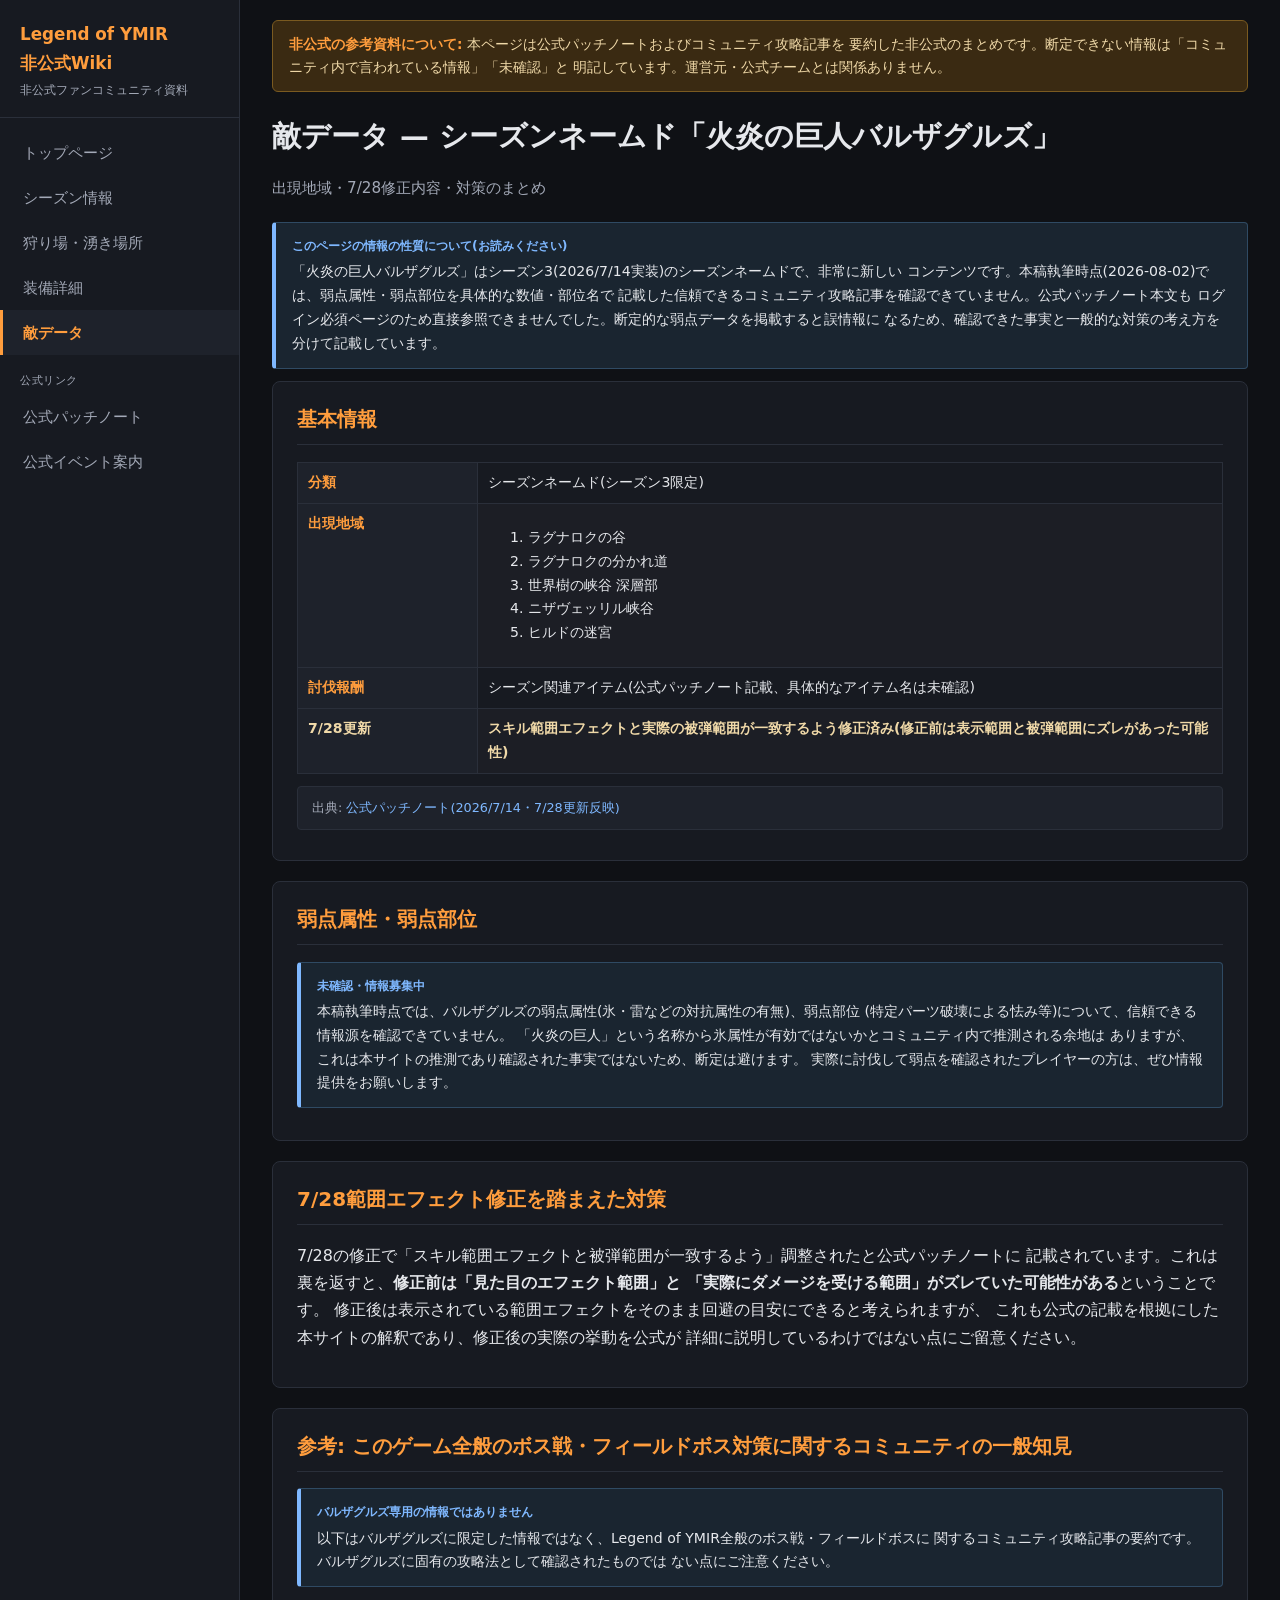
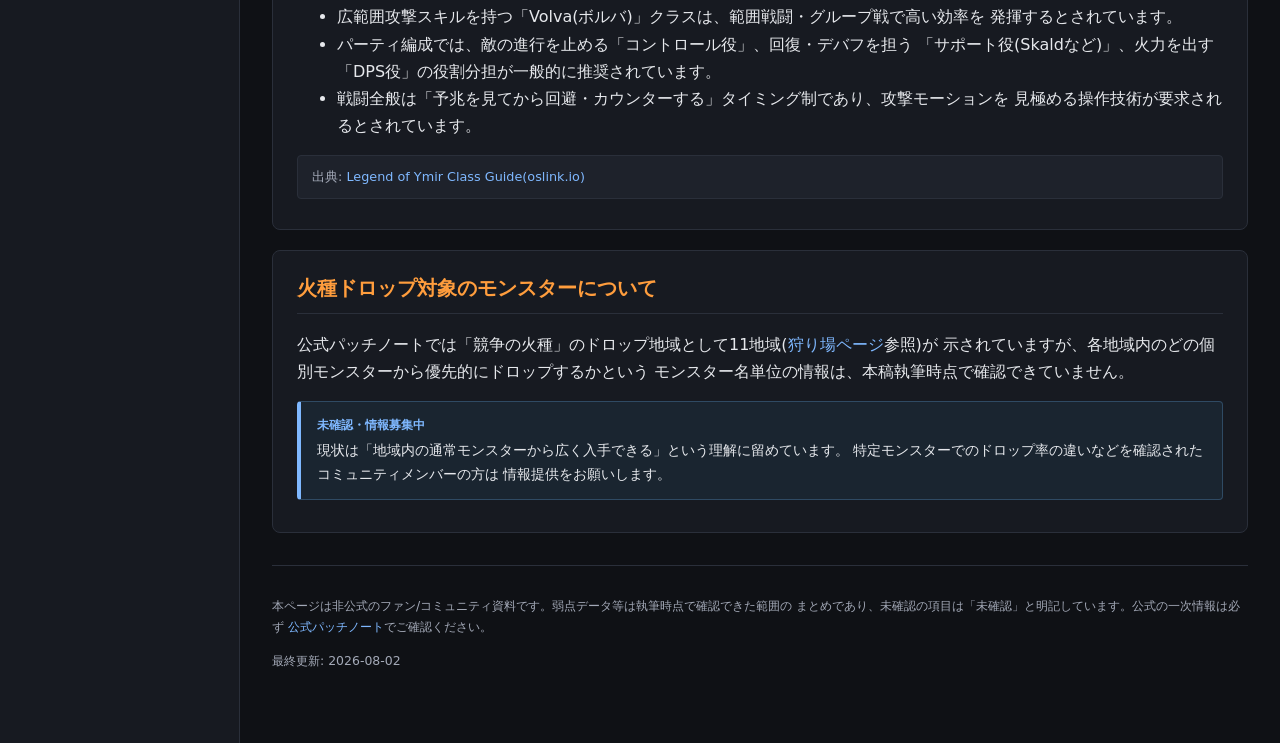
==== enemies.html @ bcb29cc2 "feat: legendofymir community site v1 (wiki-style structure + equipment/enemy deep-dive)" ====
<!DOCTYPE html>
<html lang="ja">
<head>
<meta charset="UTF-8">
<meta name="viewport" content="width=device-width, initial-scale=1.0">
<title>敵データ - Legend of YMIR 非公式コミュニティWiki</title>
<meta name="description" content="Legend of YMIR シーズンネームド「火炎の巨人バルザグルズ」の非公式まとめ。">
<link rel="stylesheet" href="assets/css/style.css">
</head>
<body>
<div class="layout">
  <aside class="sidebar">
    <div class="site-title">
      <a href="index.html">Legend of YMIR<br>非公式Wiki</a>
      <span class="sub">非公式ファンコミュニティ資料</span>
    </div>
    <nav>
      <ul>
        <li><a href="index.html">トップページ</a></li>
        <li><a href="season.html">シーズン情報</a></li>
        <li><a href="hunting-grounds.html">狩り場・湧き場所</a></li>
        <li><a href="equipment.html">装備詳細</a></li>
        <li><a href="enemies.html" class="active">敵データ</a></li>
      </ul>
      <div class="nav-section-label">公式リンク</div>
      <ul>
        <li><a href="https://www.legendofymir.com/ja/news/release" target="_blank" rel="noopener">公式パッチノート</a></li>
        <li><a href="https://www.legendofymir.com/news/notice" target="_blank" rel="noopener">公式イベント案内</a></li>
      </ul>
    </nav>
  </aside>

  <main class="main">
    <div class="unofficial-banner">
      <strong>非公式の参考資料について:</strong> 本ページは公式パッチノートおよびコミュニティ攻略記事を
      要約した非公式のまとめです。断定できない情報は「コミュニティ内で言われている情報」「未確認」と
      明記しています。運営元・公式チームとは関係ありません。
    </div>

    <div class="page-header">
      <h1>敵データ — シーズンネームド「火炎の巨人バルザグルズ」</h1>
      <p class="lead">出現地域・7/28修正内容・対策のまとめ</p>
    </div>

    <div class="community-note">
      <span class="label">このページの情報の性質について(お読みください)</span>
      「火炎の巨人バルザグルズ」はシーズン3(2026/7/14実装)のシーズンネームドで、非常に新しい
      コンテンツです。本稿執筆時点(2026-08-02)では、弱点属性・弱点部位を具体的な数値・部位名で
      記載した信頼できるコミュニティ攻略記事を確認できていません。公式パッチノート本文も
      ログイン必須ページのため直接参照できませんでした。断定的な弱点データを掲載すると誤情報に
      なるため、確認できた事実と一般的な対策の考え方を分けて記載しています。
    </div>

    <div class="card">
      <h2>基本情報</h2>
      <table>
        <tbody>
          <tr><th style="width:180px">分類</th><td>シーズンネームド(シーズン3限定)</td></tr>
          <tr><th>出現地域</th><td>
            <ol>
              <li>ラグナロクの谷</li>
              <li>ラグナロクの分かれ道</li>
              <li>世界樹の峡谷 深層部</li>
              <li>ニザヴェッリル峡谷</li>
              <li>ヒルドの迷宮</li>
            </ol>
          </td></tr>
          <tr><th>討伐報酬</th><td>シーズン関連アイテム(公式パッチノート記載、具体的なアイテム名は未確認)</td></tr>
          <tr><th class="badge-caution">7/28更新</th><td class="badge-caution">スキル範囲エフェクトと実際の被弾範囲が一致するよう修正済み(修正前は表示範囲と被弾範囲にズレがあった可能性)</td></tr>
        </tbody>
      </table>
      <p class="source-box">出典: <a href="https://www.legendofymir.com/ja/news/release/746673" target="_blank" rel="noopener">公式パッチノート(2026/7/14・7/28更新反映)</a></p>
    </div>

    <div class="card">
      <h2>弱点属性・弱点部位</h2>
      <div class="community-note">
        <span class="label">未確認・情報募集中</span>
        本稿執筆時点では、バルザグルズの弱点属性(氷・雷などの対抗属性の有無)、弱点部位
        (特定パーツ破壊による怯み等)について、信頼できる情報源を確認できていません。
        「火炎の巨人」という名称から氷属性が有効ではないかとコミュニティ内で推測される余地は
        ありますが、これは本サイトの推測であり確認された事実ではないため、断定は避けます。
        実際に討伐して弱点を確認されたプレイヤーの方は、ぜひ情報提供をお願いします。
      </div>
    </div>

    <div class="card">
      <h2>7/28範囲エフェクト修正を踏まえた対策</h2>
      <p>
        7/28の修正で「スキル範囲エフェクトと被弾範囲が一致するよう」調整されたと公式パッチノートに
        記載されています。これは裏を返すと、<strong>修正前は「見た目のエフェクト範囲」と
        「実際にダメージを受ける範囲」がズレていた可能性がある</strong>ということです。
        修正後は表示されている範囲エフェクトをそのまま回避の目安にできると考えられますが、
        これも公式の記載を根拠にした本サイトの解釈であり、修正後の実際の挙動を公式が
        詳細に説明しているわけではない点にご留意ください。
      </p>
    </div>

    <div class="card">
      <h2>参考: このゲーム全般のボス戦・フィールドボス対策に関するコミュニティの一般知見</h2>
      <p class="community-note">
        <span class="label">バルザグルズ専用の情報ではありません</span>
        以下はバルザグルズに限定した情報ではなく、Legend of YMIR全般のボス戦・フィールドボスに
        関するコミュニティ攻略記事の要約です。バルザグルズに固有の攻略法として確認されたものでは
        ない点にご注意ください。
      </p>
      <ul>
        <li>広範囲攻撃スキルを持つ「Volva(ボルバ)」クラスは、範囲戦闘・グループ戦で高い効率を
          発揮するとされています。</li>
        <li>パーティ編成では、敵の進行を止める「コントロール役」、回復・デバフを担う
          「サポート役(Skaldなど)」、火力を出す「DPS役」の役割分担が一般的に推奨されています。</li>
        <li>戦闘全般は「予兆を見てから回避・カウンターする」タイミング制であり、攻撃モーションを
          見極める操作技術が要求されるとされています。</li>
      </ul>
      <p class="source-box">
        出典: <a href="https://www.oslink.io/blog/guide/legend-of-ymir-class-guide.html" target="_blank" rel="noopener">Legend of Ymir Class Guide(oslink.io)</a>
      </p>
    </div>

    <div class="card">
      <h2>火種ドロップ対象のモンスターについて</h2>
      <p>
        公式パッチノートでは「競争の火種」のドロップ地域として11地域(<a href="hunting-grounds.html">狩り場ページ</a>参照)が
        示されていますが、各地域内のどの個別モンスターから優先的にドロップするかという
        モンスター名単位の情報は、本稿執筆時点で確認できていません。
      </p>
      <div class="community-note">
        <span class="label">未確認・情報募集中</span>
        現状は「地域内の通常モンスターから広く入手できる」という理解に留めています。
        特定モンスターでのドロップ率の違いなどを確認されたコミュニティメンバーの方は
        情報提供をお願いします。
      </div>
    </div>

    <footer class="site-footer">
      <p>
        本ページは非公式のファン/コミュニティ資料です。弱点データ等は執筆時点で確認できた範囲の
        まとめであり、未確認の項目は「未確認」と明記しています。公式の一次情報は必ず
        <a href="https://www.legendofymir.com/ja/news/release" target="_blank" rel="noopener">公式パッチノート</a>でご確認ください。
      </p>
      <p>最終更新: 2026-08-02</p>
    </footer>
  </main>
</div>
</body>
</html>
---- assets/css/style.css ----
/* Legend of YMIR Community Wiki - shared stylesheet */
:root {
  --bg: #0f1115;
  --panel: #171a21;
  --panel-alt: #1e222b;
  --border: #2a2f3a;
  --text: #e6e8ec;
  --text-dim: #a3a9b7;
  --accent: #ff9d3d;
  --accent-dim: #cf7a25;
  --link: #7fb8ff;
  --warn-bg: #3a2a12;
  --warn-border: #7a5a20;
  --community-bg: #1a2530;
  --community-border: #2f4a63;
}

* { box-sizing: border-box; }

html, body {
  margin: 0;
  padding: 0;
  background: var(--bg);
  color: var(--text);
  font-family: "Hiragino Sans", "Yu Gothic UI", "Meiryo", system-ui, sans-serif;
  line-height: 1.7;
}

a { color: var(--link); text-decoration: none; }
a:hover { text-decoration: underline; }

.layout {
  display: flex;
  min-height: 100vh;
  max-width: 1280px;
  margin: 0 auto;
}

/* Sidebar */
.sidebar {
  width: 240px;
  flex-shrink: 0;
  background: var(--panel);
  border-right: 1px solid var(--border);
  padding: 20px 0;
}

.sidebar .site-title {
  padding: 0 20px 16px;
  border-bottom: 1px solid var(--border);
  margin-bottom: 12px;
}

.sidebar .site-title a {
  color: var(--accent);
  font-weight: 700;
  font-size: 1.05rem;
}

.sidebar .site-title .sub {
  display: block;
  color: var(--text-dim);
  font-size: 0.72rem;
  margin-top: 4px;
}

.sidebar nav ul {
  list-style: none;
  margin: 0;
  padding: 0;
}

.sidebar nav li a {
  display: block;
  padding: 10px 20px;
  color: var(--text-dim);
  font-size: 0.92rem;
  border-left: 3px solid transparent;
}

.sidebar nav li a:hover {
  background: var(--panel-alt);
  color: var(--text);
  text-decoration: none;
}

.sidebar nav li a.active {
  border-left-color: var(--accent);
  color: var(--accent);
  background: var(--panel-alt);
  font-weight: 700;
}

.sidebar .nav-section-label {
  padding: 16px 20px 4px;
  font-size: 0.7rem;
  color: var(--text-dim);
  letter-spacing: 0.05em;
}

/* Main content */
.main {
  flex: 1;
  min-width: 0;
  padding: 0 32px 60px;
}

.unofficial-banner {
  background: var(--warn-bg);
  border: 1px solid var(--warn-border);
  border-radius: 6px;
  padding: 12px 16px;
  margin: 20px 0;
  font-size: 0.85rem;
  color: #f0d9a8;
}

.unofficial-banner strong { color: var(--accent); }

.page-header h1 {
  font-size: 1.8rem;
  margin: 20px 0 4px;
  color: var(--text);
}

.page-header .lead {
  color: var(--text-dim);
  font-size: 0.95rem;
  margin-bottom: 20px;
}

.card {
  background: var(--panel);
  border: 1px solid var(--border);
  border-radius: 8px;
  padding: 20px 24px;
  margin-bottom: 20px;
}

.card h2 {
  font-size: 1.25rem;
  margin-top: 0;
  color: var(--accent);
  border-bottom: 1px solid var(--border);
  padding-bottom: 8px;
}

.card h3 {
  font-size: 1.05rem;
  color: var(--text);
  margin-bottom: 6px;
}

table {
  width: 100%;
  border-collapse: collapse;
  margin: 12px 0;
  font-size: 0.88rem;
}

th, td {
  border: 1px solid var(--border);
  padding: 8px 10px;
  text-align: left;
  vertical-align: top;
}

th {
  background: var(--panel-alt);
  color: var(--accent);
  font-weight: 700;
}

tr:nth-child(even) td {
  background: rgba(255,255,255,0.02);
}

.tag {
  display: inline-block;
  padding: 2px 8px;
  border-radius: 10px;
  font-size: 0.72rem;
  background: var(--panel-alt);
  border: 1px solid var(--border);
  color: var(--text-dim);
  margin-right: 4px;
}

.community-note {
  background: var(--community-bg);
  border: 1px solid var(--community-border);
  border-left: 4px solid var(--link);
  border-radius: 4px;
  padding: 12px 16px;
  margin: 12px 0;
  font-size: 0.88rem;
}

.community-note .label {
  display: block;
  color: var(--link);
  font-weight: 700;
  font-size: 0.78rem;
  margin-bottom: 4px;
}

.source-box {
  background: var(--panel-alt);
  border: 1px solid var(--border);
  border-radius: 4px;
  padding: 10px 14px;
  font-size: 0.8rem;
  color: var(--text-dim);
  margin: 10px 0;
}

.placeholder-box {
  border: 1px dashed var(--border);
  border-radius: 6px;
  padding: 24px;
  text-align: center;
  color: var(--text-dim);
  font-size: 0.85rem;
  background: var(--panel-alt);
}

.grid-2 {
  display: grid;
  grid-template-columns: 1fr 1fr;
  gap: 16px;
}

@media (max-width: 820px) {
  .layout { flex-direction: column; }
  .sidebar { width: 100%; border-right: none; border-bottom: 1px solid var(--border); }
  .grid-2 { grid-template-columns: 1fr; }
  .main { padding: 0 16px 40px; }
}

footer.site-footer {
  border-top: 1px solid var(--border);
  margin-top: 32px;
  padding-top: 16px;
  color: var(--text-dim);
  font-size: 0.78rem;
}

.badge-caution {
  color: #f0d9a8;
  font-weight: 700;
}
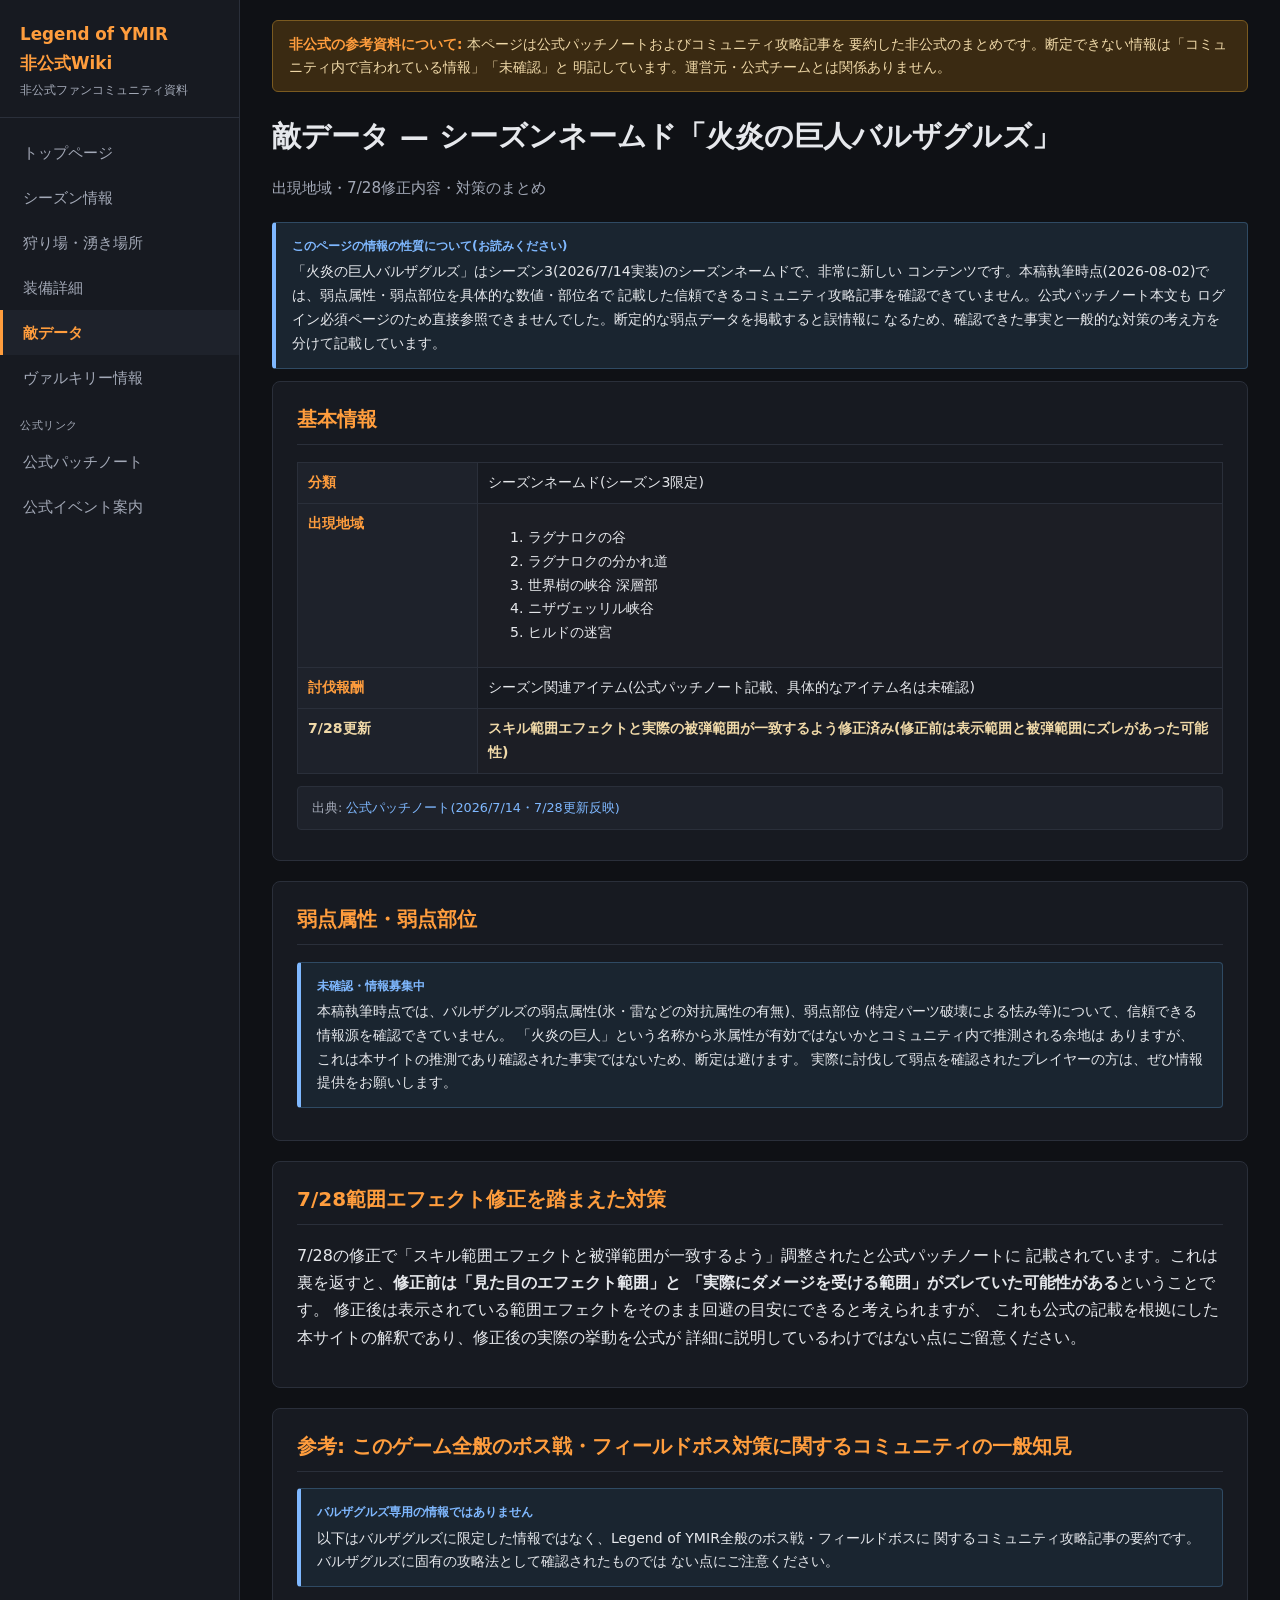
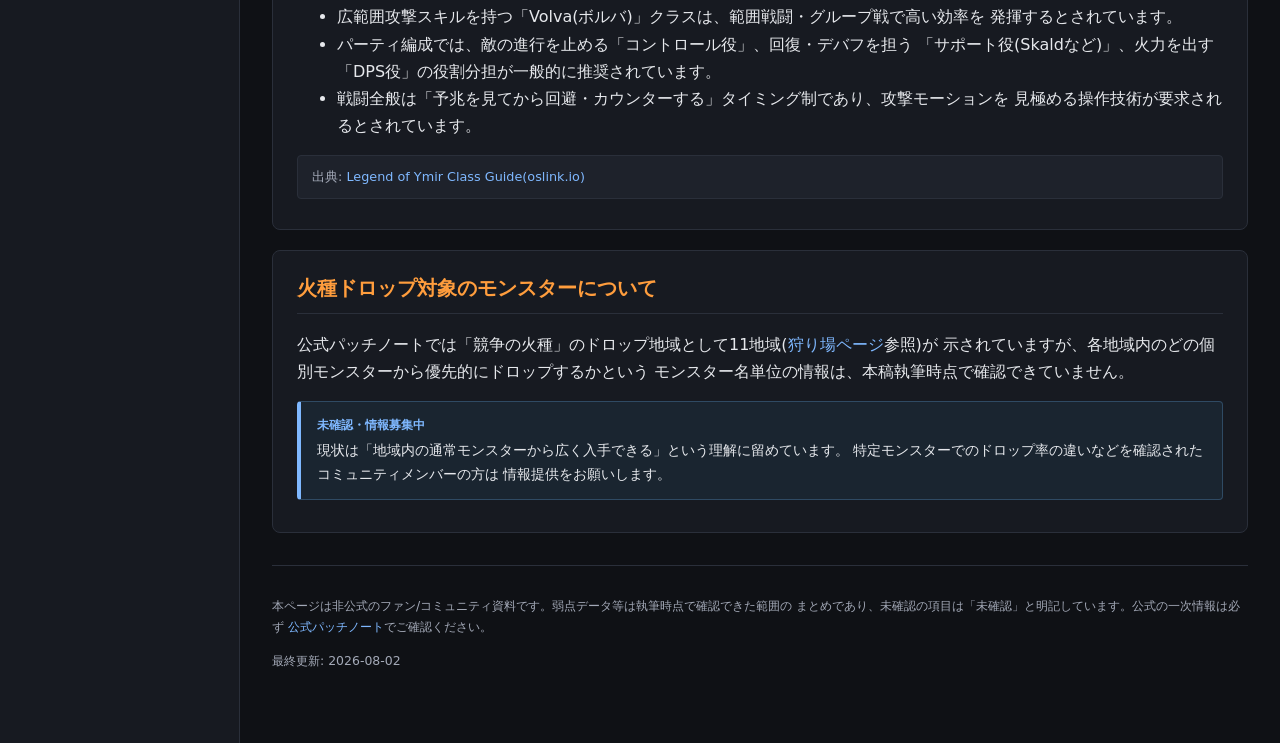
==== commit ef48b430: "feat: add valkyries.html (community-researched valkyrie data, sourced and unconfirmed items marked)" ====
--- a/enemies.html
+++ b/enemies.html
@@ -21,6 +21,7 @@
         <li><a href="hunting-grounds.html">狩り場・湧き場所</a></li>
         <li><a href="equipment.html">装備詳細</a></li>
         <li><a href="enemies.html" class="active">敵データ</a></li>
+        <li><a href="valkyries.html">ヴァルキリー情報</a></li>
       </ul>
       <div class="nav-section-label">公式リンク</div>
       <ul>
